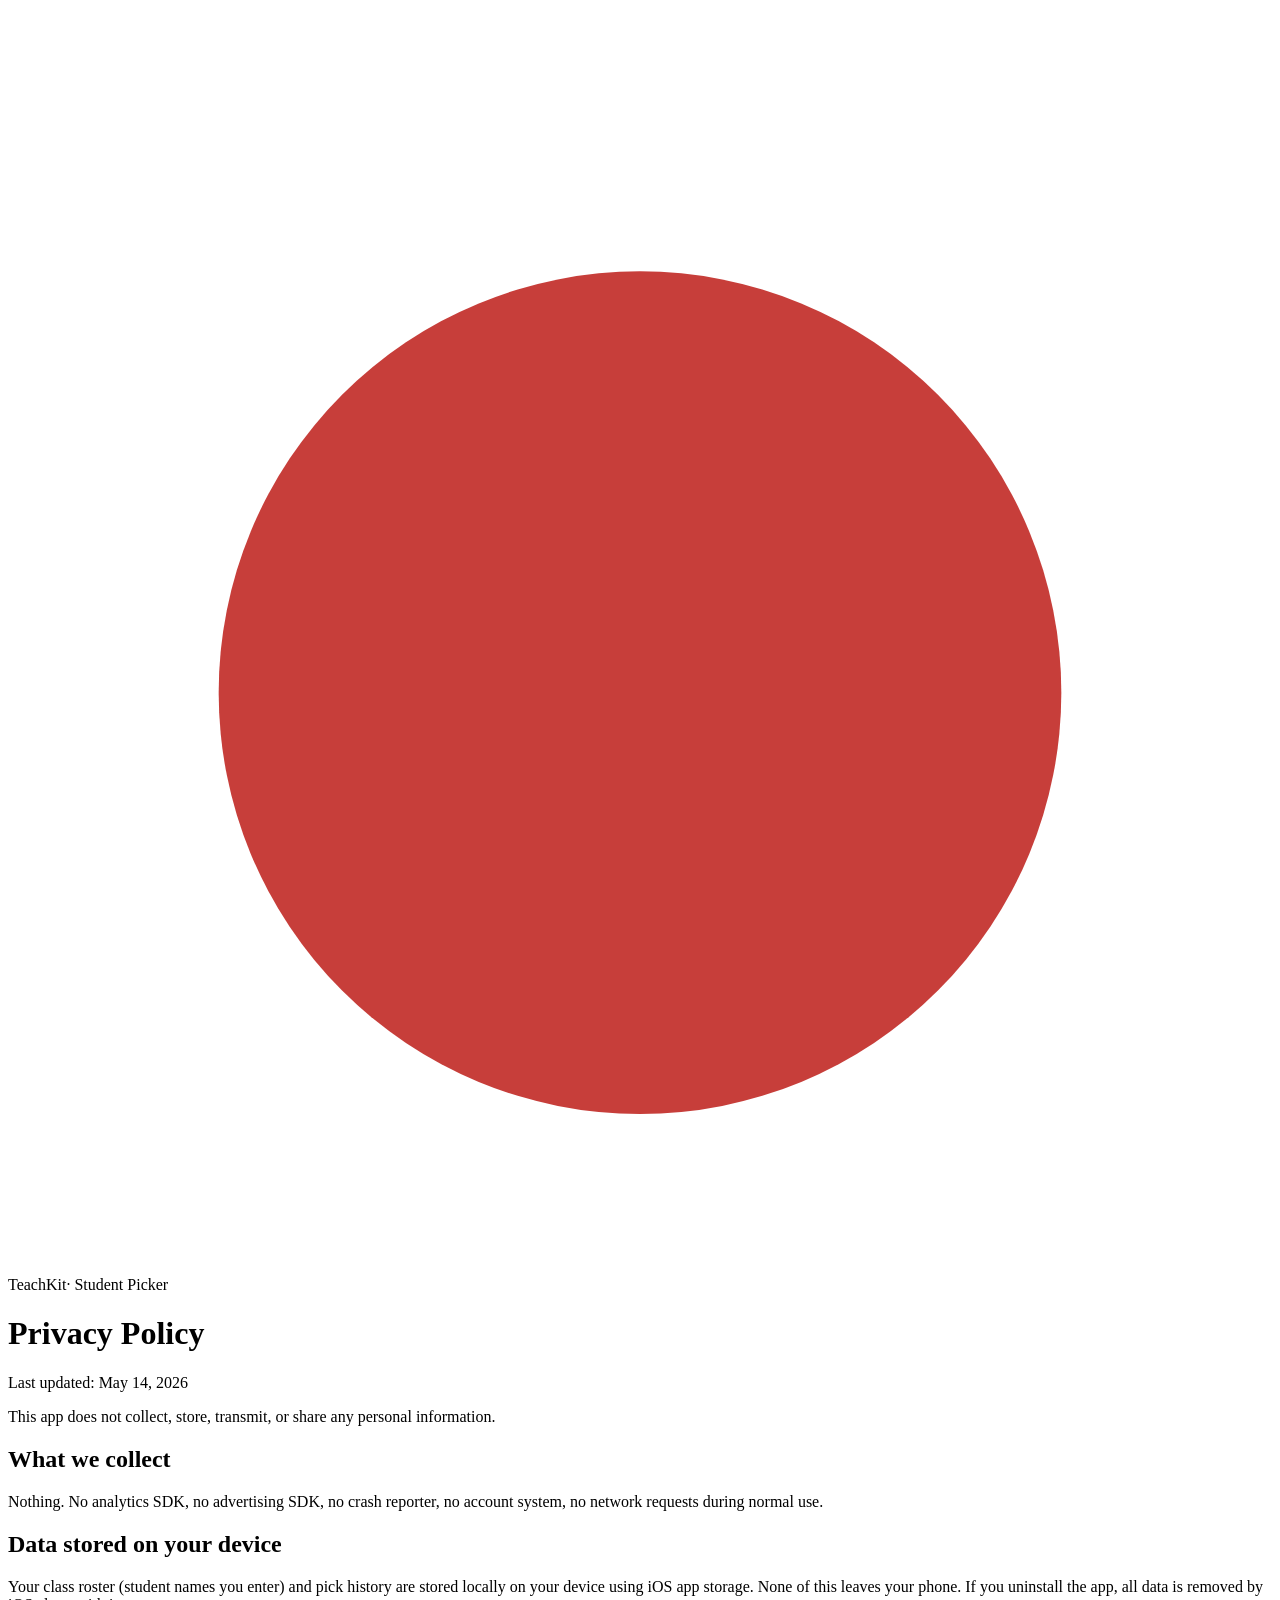
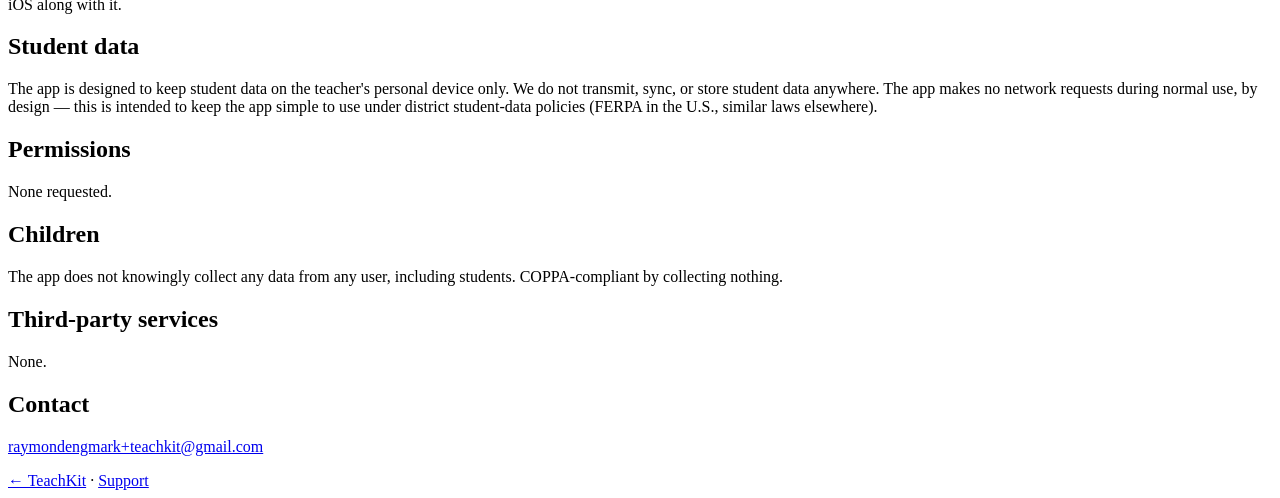
==== student-picker/privacy/index.html @ fef952fa "Initial TeachKit web — privacy + support for Student Picker" ====
<!doctype html>
<html lang="en"><head><meta charset="utf-8"><meta name="viewport" content="width=device-width, initial-scale=1"><title>Privacy — Student Picker – TeachKit</title><link rel="stylesheet" href="/teachkit-web/assets/style.css"></head>
<body><main>
<header class="brand"><div class="mark"><svg viewBox="0 0 24 24"><circle cx="12" cy="13" r="8" fill="#C73E3A"/></svg></div><div><span class="name">TeachKit</span><span class="app">· Student Picker</span></div></header>
<h1>Privacy Policy</h1>
<p class="updated">Last updated: May 14, 2026</p>
<p>This app does not collect, store, transmit, or share any personal information.</p>
<h2>What we collect</h2>
<p>Nothing. No analytics SDK, no advertising SDK, no crash reporter, no account system, no network requests during normal use.</p>
<h2>Data stored on your device</h2>
<p>Your class roster (student names you enter) and pick history are stored locally on your device using iOS app storage. None of this leaves your phone. If you uninstall the app, all data is removed by iOS along with it.</p>
<h2>Student data</h2>
<p>The app is designed to keep student data on the teacher's personal device only. We do not transmit, sync, or store student data anywhere. The app makes no network requests during normal use, by design — this is intended to keep the app simple to use under district student-data policies (FERPA in the U.S., similar laws elsewhere).</p>
<h2>Permissions</h2>
<p>None requested.</p>
<h2>Children</h2>
<p>The app does not knowingly collect any data from any user, including students. COPPA-compliant by collecting nothing.</p>
<h2>Third-party services</h2>
<p>None.</p>
<h2>Contact</h2>
<p><a href="mailto:raymondengmark+teachkit@gmail.com">raymondengmark+teachkit@gmail.com</a></p>
<footer><a href="/teachkit-web/">← TeachKit</a> · <a href="/teachkit-web/student-picker/support/">Support</a></footer>
</main></body></html>
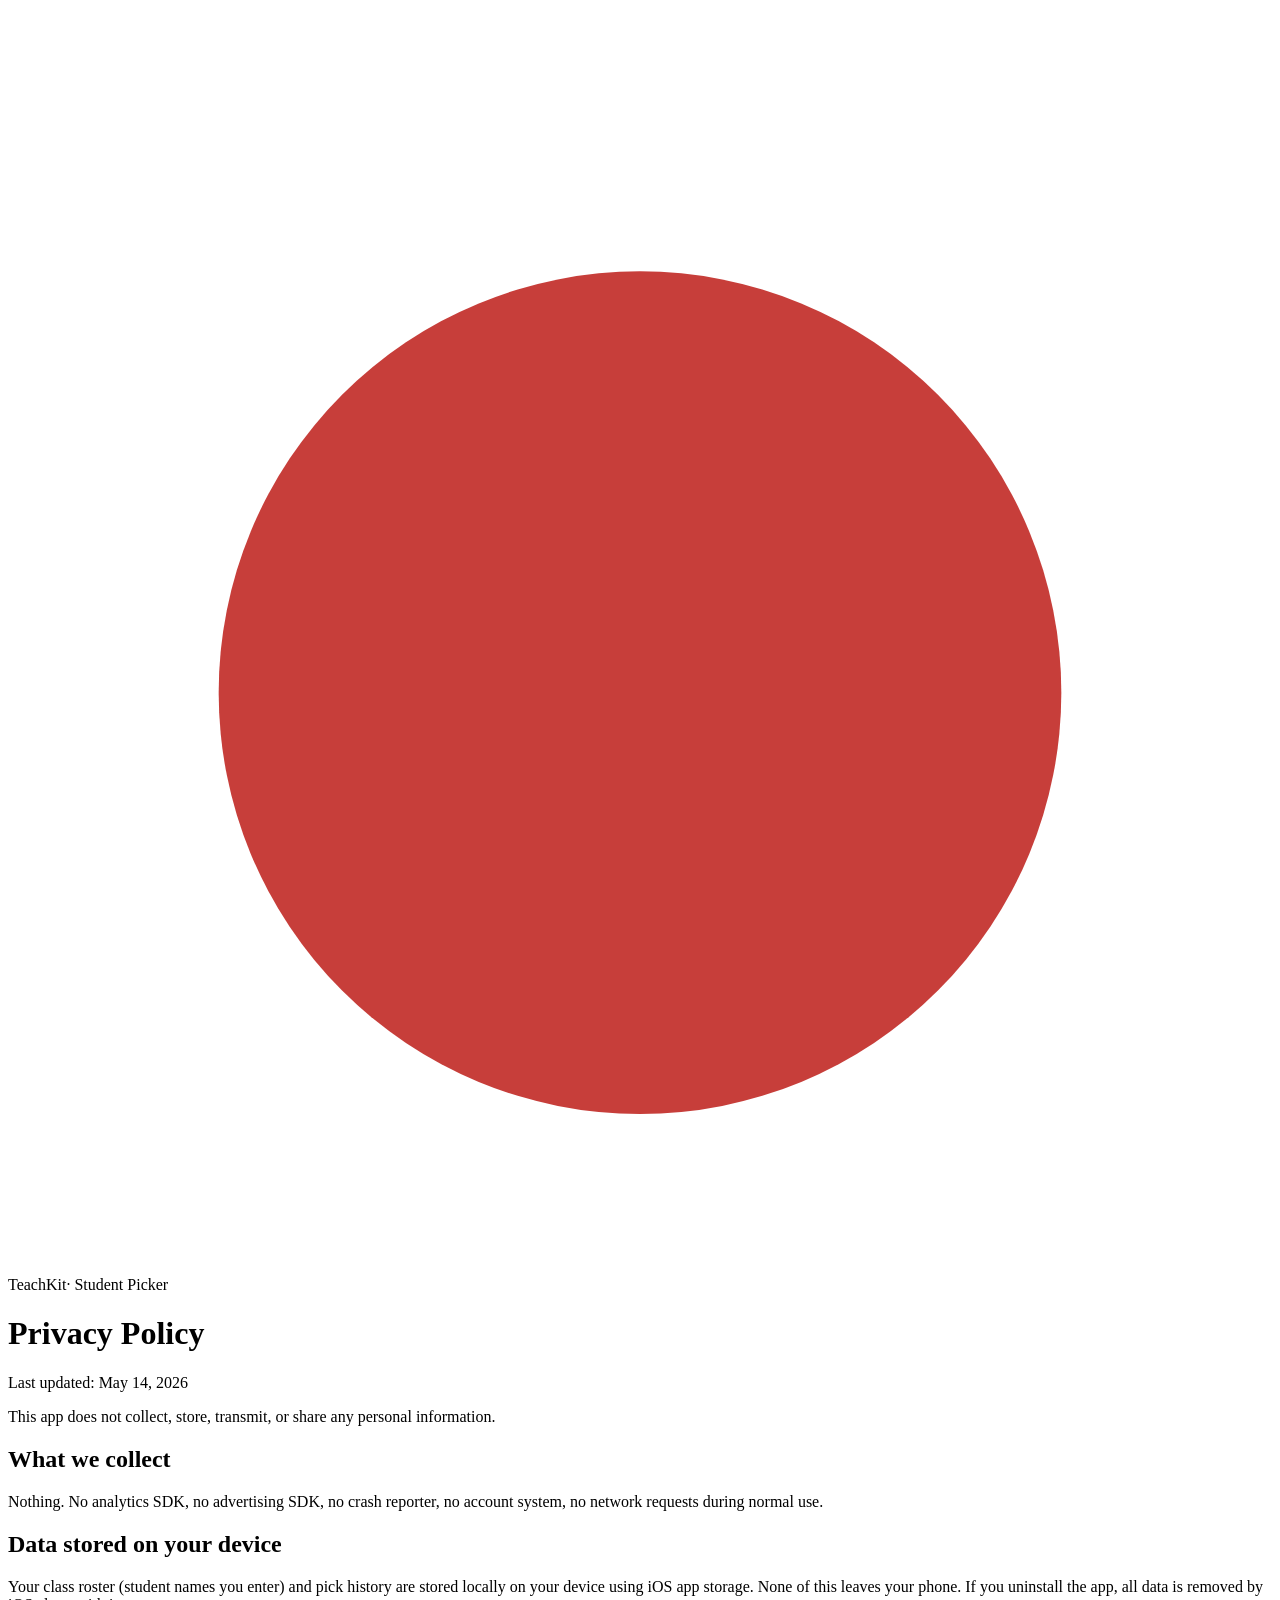
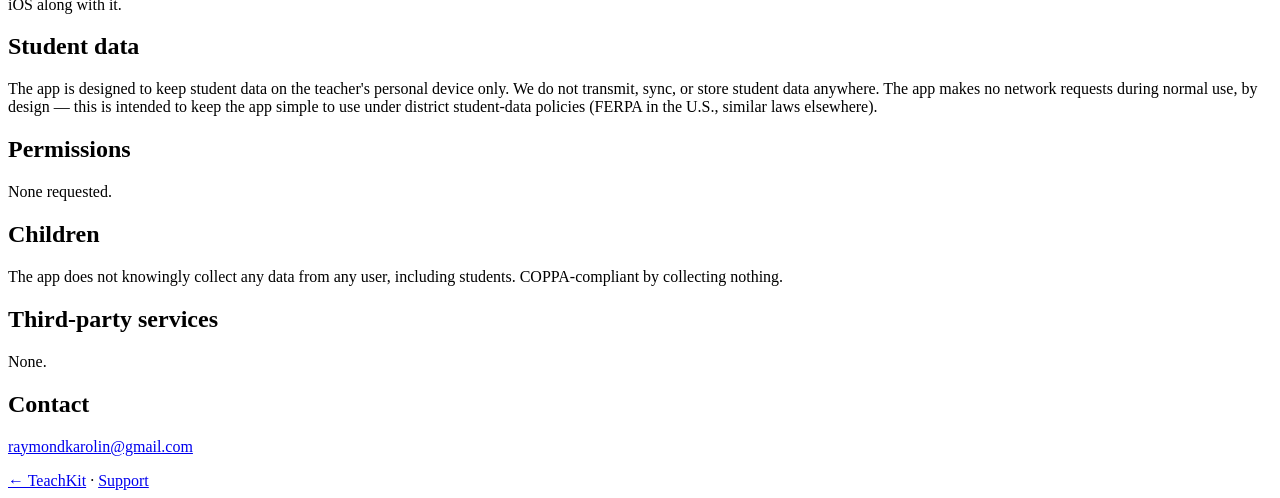
==== commit da93e569: "support: swap to raymondkarolin@gmail.com Apple Developer enrollment is Individual, so legal name al" ====
--- a/student-picker/privacy/index.html
+++ b/student-picker/privacy/index.html
@@ -18,6 +18,6 @@
 <h2>Third-party services</h2>
 <p>None.</p>
 <h2>Contact</h2>
-<p><a href="mailto:raymondengmark+teachkit@gmail.com">raymondengmark+teachkit@gmail.com</a></p>
+<p><a href="mailto:raymondkarolin@gmail.com">raymondkarolin@gmail.com</a></p>
 <footer><a href="/teachkit-web/">← TeachKit</a> · <a href="/teachkit-web/student-picker/support/">Support</a></footer>
 </main></body></html>
